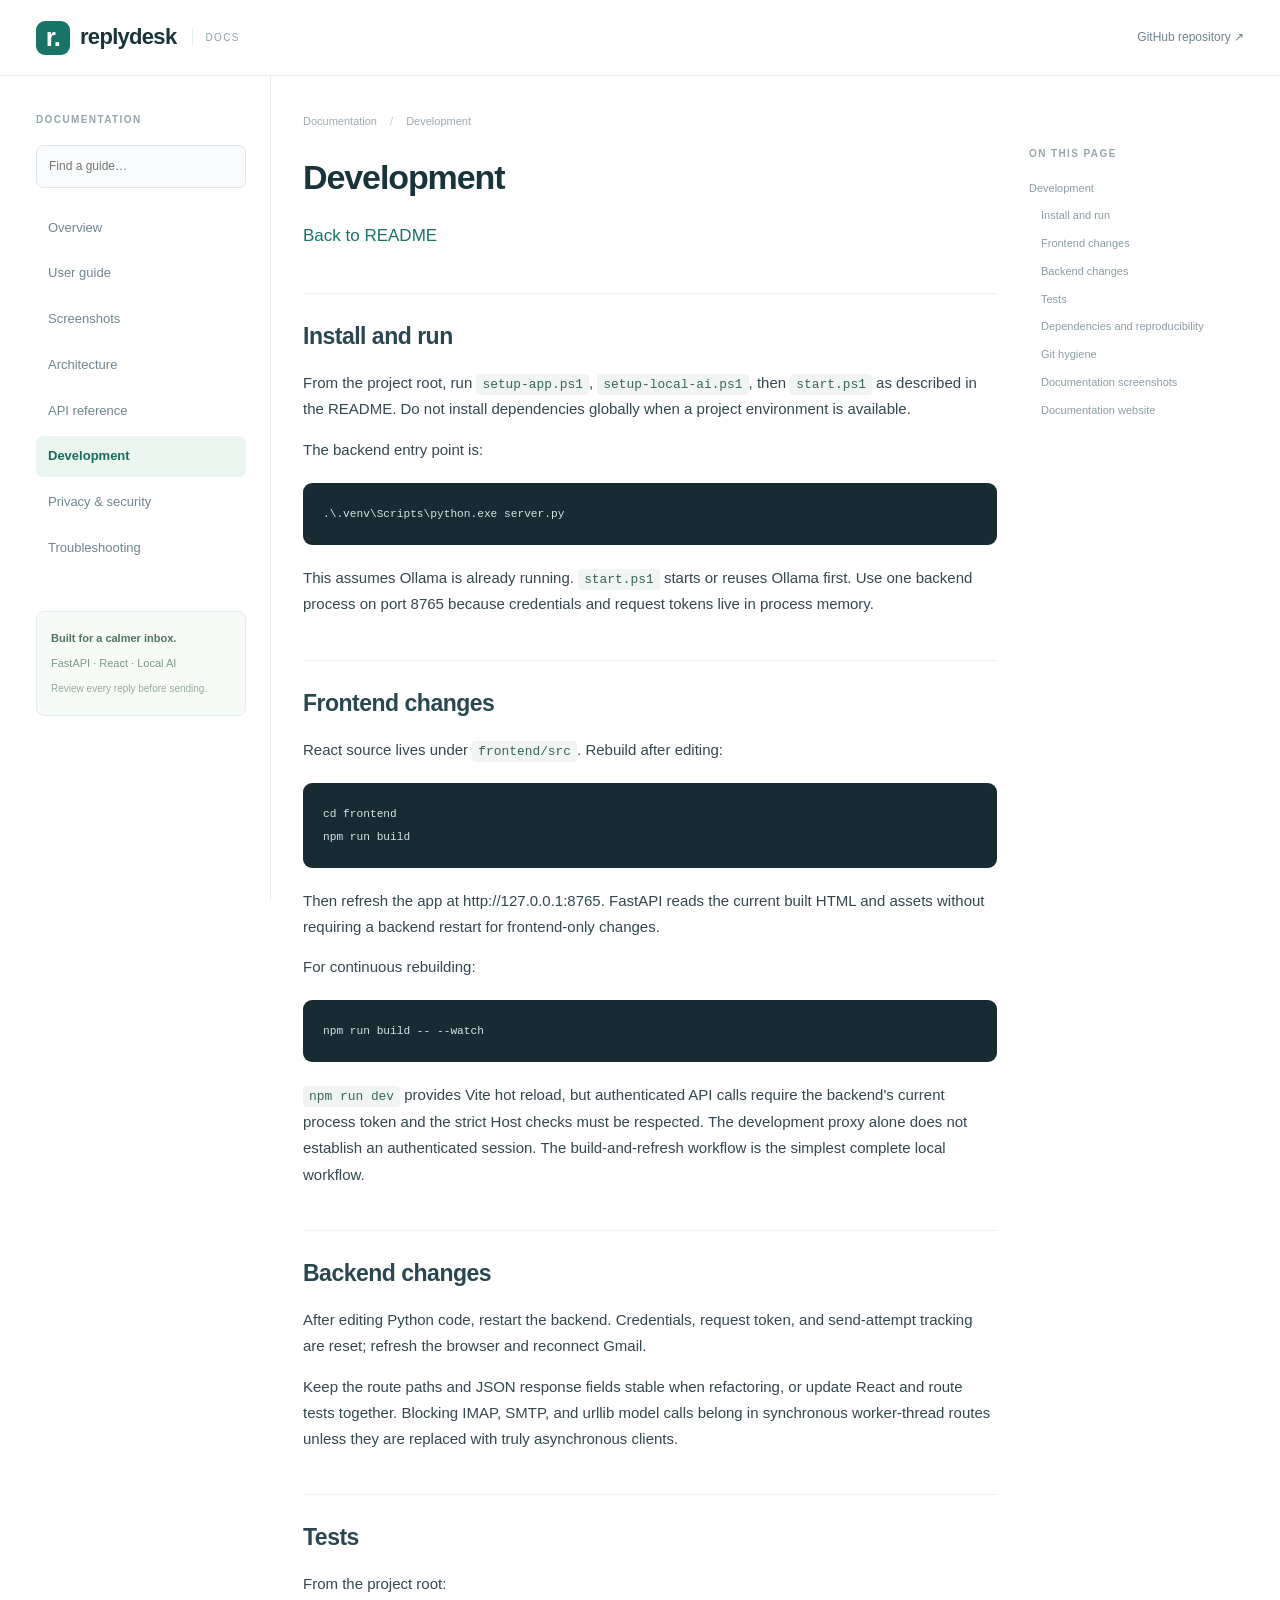
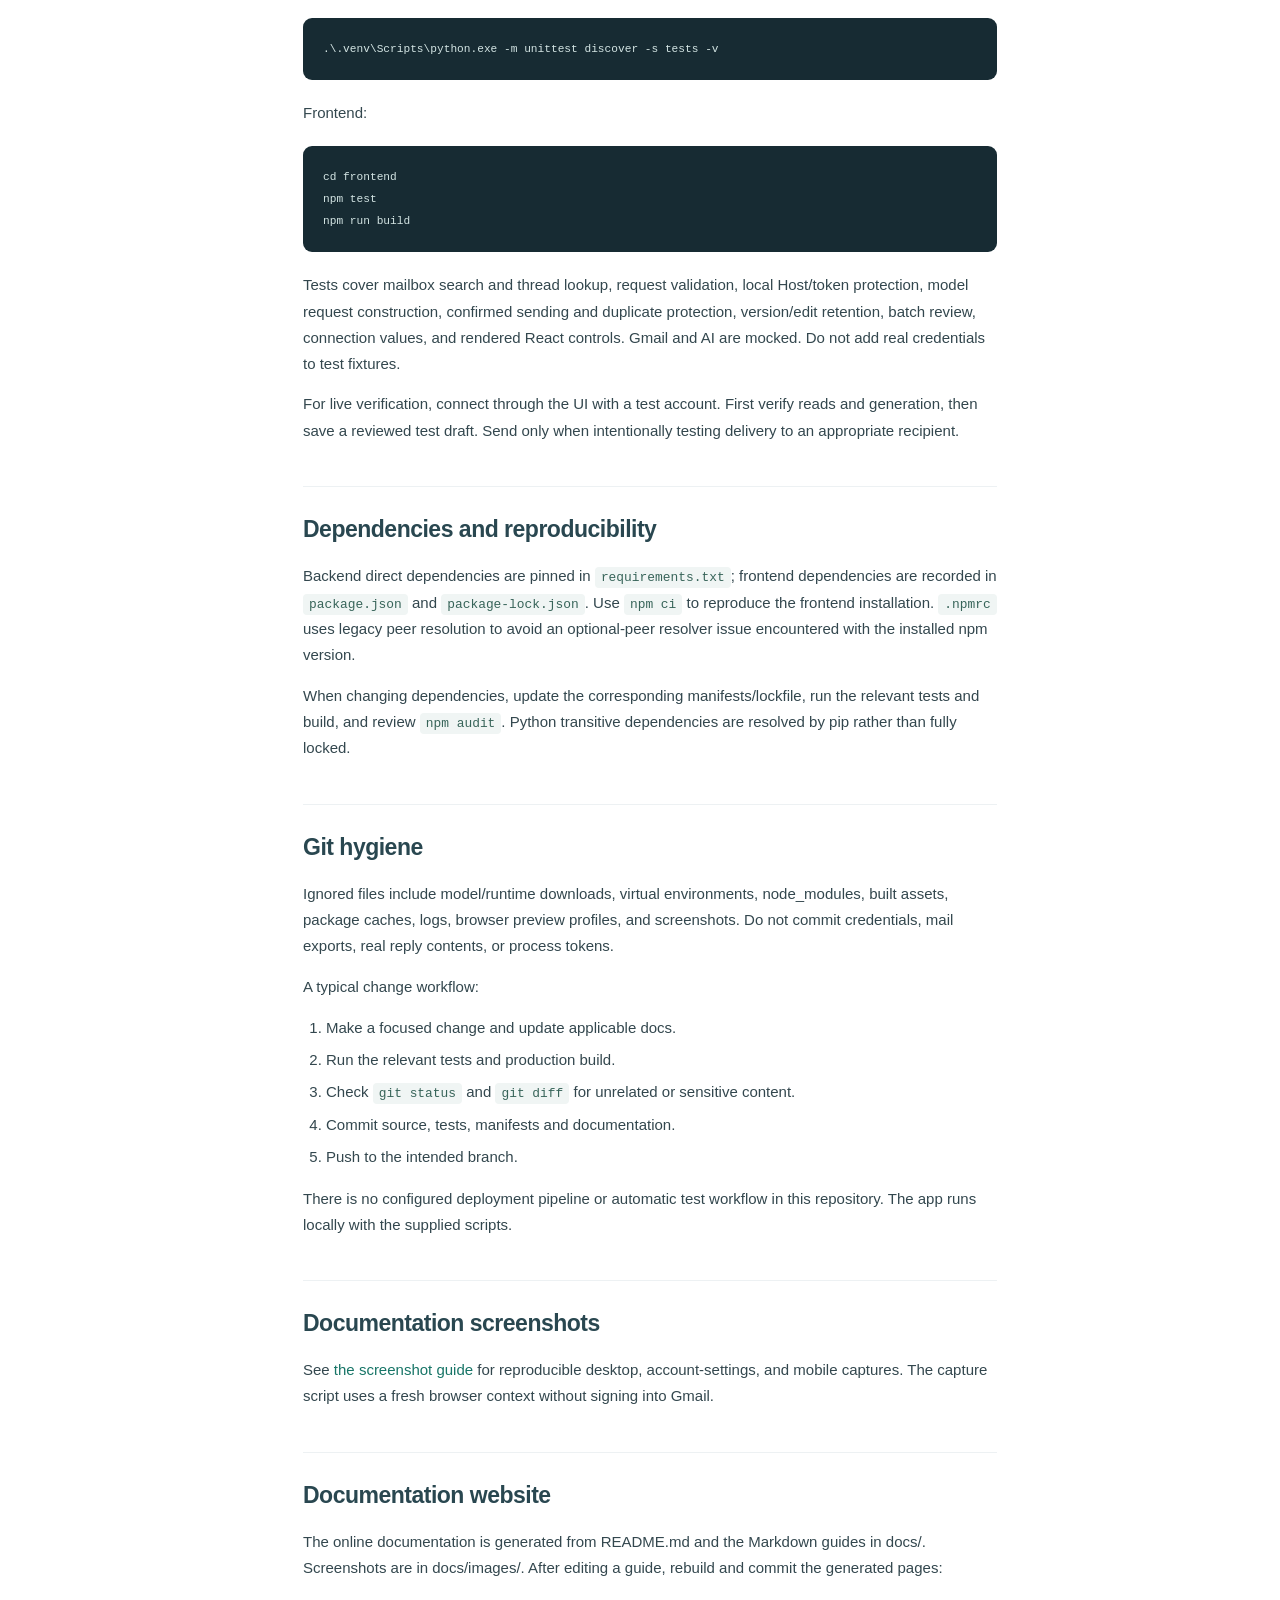
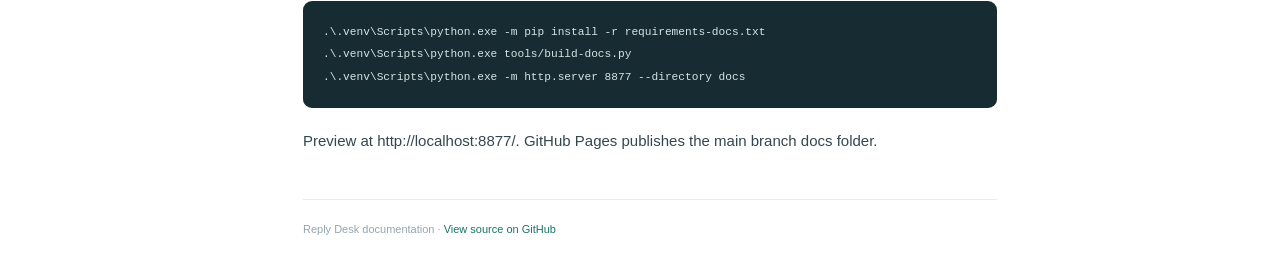
==== DEVELOPMENT.html @ 0769781a "Publish Reply Desk documentation and screenshots" ====
<!doctype html>
<html lang="en"><head><meta charset="utf-8"><meta name="viewport" content="width=device-width,initial-scale=1">
<meta name="description" content="Reply Desk documentation: Development. Setup, email workflows, API, privacy and screenshots.">
<title>Development · Reply Desk Docs</title><link rel="stylesheet" href="site.css"></head>
<body><header><a class="brand" href="index.html"><span class="mark">r.</span> replydesk <span class="docs-label">DOCS</span></a><a class="repo" href="https://github.com/alizainappedology/reply-desk">GitHub repository ↗</a></header>
<div class="layout"><aside class="sidebar"><div class="section-label">DOCUMENTATION</div><label class="search"><span class="sr-only">Search guide titles</span><input id="search" type="search" placeholder="Find a guide…" autocomplete="off"></label><nav aria-label="Documentation"><a href="index.html" class="" data-guide="overview">Overview</a><a href="USER_GUIDE.html" class="" data-guide="user guide">User guide</a><a href="SCREENSHOTS.html" class="" data-guide="screenshots">Screenshots</a><a href="ARCHITECTURE.html" class="" data-guide="architecture">Architecture</a><a href="API.html" class="" data-guide="api reference">API reference</a><a href="DEVELOPMENT.html" class="active" data-guide="development">Development</a><a href="SECURITY.html" class="" data-guide="privacy &amp; security">Privacy &amp; security</a><a href="TROUBLESHOOTING.html" class="" data-guide="troubleshooting">Troubleshooting</a></nav><div class="local-note"><strong>Built for a calmer inbox.</strong><p>FastAPI · React · Local AI</p><span>Review every reply before sending.</span></div></aside>
<main><div class="breadcrumb">Documentation <span>/</span> Development</div><article><h1 id="development">Development</h1>
<p><a href="index.html">Back to README</a></p>
<h2 id="install-and-run">Install and run</h2>
<p>From the project root, run <code>setup-app.ps1</code>, <code>setup-local-ai.ps1</code>, then <code>start.ps1</code> as described in the README. Do not install dependencies globally when a project environment is available.</p>
<p>The backend entry point is:</p>
<pre><code class="language-powershell">.\.venv\Scripts\python.exe server.py
</code></pre>
<p>This assumes Ollama is already running. <code>start.ps1</code> starts or reuses Ollama first. Use one backend process on port 8765 because credentials and request tokens live in process memory.</p>
<h2 id="frontend-changes">Frontend changes</h2>
<p>React source lives under <code>frontend/src</code>. Rebuild after editing:</p>
<pre><code class="language-powershell">cd frontend
npm run build
</code></pre>
<p>Then refresh the app at http://127.0.0.1:8765. FastAPI reads the current built HTML and assets without requiring a backend restart for frontend-only changes.</p>
<p>For continuous rebuilding:</p>
<pre><code class="language-powershell">npm run build -- --watch
</code></pre>
<p><code>npm run dev</code> provides Vite hot reload, but authenticated API calls require the backend's current process token and the strict Host checks must be respected. The development proxy alone does not establish an authenticated session. The build-and-refresh workflow is the simplest complete local workflow.</p>
<h2 id="backend-changes">Backend changes</h2>
<p>After editing Python code, restart the backend. Credentials, request token, and send-attempt tracking are reset; refresh the browser and reconnect Gmail.</p>
<p>Keep the route paths and JSON response fields stable when refactoring, or update React and route tests together. Blocking IMAP, SMTP, and urllib model calls belong in synchronous worker-thread routes unless they are replaced with truly asynchronous clients.</p>
<h2 id="tests">Tests</h2>
<p>From the project root:</p>
<pre><code class="language-powershell">.\.venv\Scripts\python.exe -m unittest discover -s tests -v
</code></pre>
<p>Frontend:</p>
<pre><code class="language-powershell">cd frontend
npm test
npm run build
</code></pre>
<p>Tests cover mailbox search and thread lookup, request validation, local Host/token protection, model request construction, confirmed sending and duplicate protection, version/edit retention, batch review, connection values, and rendered React controls. Gmail and AI are mocked. Do not add real credentials to test fixtures.</p>
<p>For live verification, connect through the UI with a test account. First verify reads and generation, then save a reviewed test draft. Send only when intentionally testing delivery to an appropriate recipient.</p>
<h2 id="dependencies-and-reproducibility">Dependencies and reproducibility</h2>
<p>Backend direct dependencies are pinned in <code>requirements.txt</code>; frontend dependencies are recorded in <code>package.json</code> and <code>package-lock.json</code>. Use <code>npm ci</code> to reproduce the frontend installation. <code>.npmrc</code> uses legacy peer resolution to avoid an optional-peer resolver issue encountered with the installed npm version.</p>
<p>When changing dependencies, update the corresponding manifests/lockfile, run the relevant tests and build, and review <code>npm audit</code>. Python transitive dependencies are resolved by pip rather than fully locked.</p>
<h2 id="git-hygiene">Git hygiene</h2>
<p>Ignored files include model/runtime downloads, virtual environments, node_modules, built assets, package caches, logs, browser preview profiles, and screenshots. Do not commit credentials, mail exports, real reply contents, or process tokens.</p>
<p>A typical change workflow:</p>
<ol>
<li>Make a focused change and update applicable docs.</li>
<li>Run the relevant tests and production build.</li>
<li>Check <code>git status</code> and <code>git diff</code> for unrelated or sensitive content.</li>
<li>Commit source, tests, manifests and documentation.</li>
<li>Push to the intended branch.</li>
</ol>
<p>There is no configured deployment pipeline or automatic test workflow in this repository. The app runs locally with the supplied scripts.</p>
<h2 id="documentation-screenshots">Documentation screenshots</h2>
<p>See <a href="SCREENSHOTS.html#refreshing-screenshots">the screenshot guide</a> for reproducible desktop, account-settings, and mobile captures. The capture script uses a fresh browser context without signing into Gmail.</p>
<h2 id="documentation-website">Documentation website</h2>
<p>The online documentation is generated from README.md and the Markdown guides in docs/. Screenshots are in docs/images/. After editing a guide, rebuild and commit the generated pages:</p>
<pre><code class="language-powershell">.\.venv\Scripts\python.exe -m pip install -r requirements-docs.txt
.\.venv\Scripts\python.exe tools/build-docs.py
.\.venv\Scripts\python.exe -m http.server 8877 --directory docs
</code></pre>
<p>Preview at http://localhost:8877/. GitHub Pages publishes the main branch docs folder.</p></article><footer>Reply Desk documentation · <a href="https://github.com/alizainappedology/reply-desk">View source on GitHub</a></footer></main>
<aside class="on-page"><div class="section-label">ON THIS PAGE</div><div class="toc">
<ul>
<li><a href="#development">Development</a><ul>
<li><a href="#install-and-run">Install and run</a></li>
<li><a href="#frontend-changes">Frontend changes</a></li>
<li><a href="#backend-changes">Backend changes</a></li>
<li><a href="#tests">Tests</a></li>
<li><a href="#dependencies-and-reproducibility">Dependencies and reproducibility</a></li>
<li><a href="#git-hygiene">Git hygiene</a></li>
<li><a href="#documentation-screenshots">Documentation screenshots</a></li>
<li><a href="#documentation-website">Documentation website</a></li>
</ul>
</li>
</ul>
</div>
</aside></div><script src="site.js"></script></body></html>
---- site.css ----
:root{font-family:Inter,"Segoe UI",Arial,sans-serif;color:#33474e;background:#fff;--accent:#177567;--muted:#84949b;--line:#e5ebee}*{box-sizing:border-box}body{margin:0;font-size:15px;line-height:1.75}a{color:var(--accent);text-decoration:none}a:hover{text-decoration:underline}header{height:76px;position:sticky;top:0;z-index:3;background:#ffffffed;backdrop-filter:blur(10px);border-bottom:1px solid var(--line);display:flex;align-items:center;justify-content:space-between;padding:0 36px}.brand{display:flex;align-items:center;gap:10px;font-size:22px;font-weight:750;letter-spacing:-.7px;color:#18343b}.brand:hover{text-decoration:none}.mark{display:flex;align-items:center;justify-content:center;border-radius:9px;width:34px;height:34px;background:var(--accent);color:#fff;font-size:26px}.docs-label{font-size:10px;letter-spacing:1.4px;border-left:1px solid var(--line);padding-left:12px;margin-left:6px;color:#91a1a7;font-weight:500}.repo{font-size:12px;color:#6d848e}.layout{max-width:1580px;margin:auto;display:grid;grid-template-columns:235px minmax(0,1fr) 215px;gap:32px;padding:0 36px}.sidebar{position:sticky;top:76px;align-self:start;height:calc(100vh - 76px);padding-top:35px;border-right:1px solid var(--line);padding-right:24px;overflow:auto}.section-label{font-size:10px;letter-spacing:1.4px;color:#95a5ac;font-weight:650;margin-bottom:16px}.search input{width:100%;border:1px solid #e0e7ea;border-radius:7px;padding:10px 12px;margin-bottom:20px;font:inherit;font-size:12px;background:#f8fafb;color:#49616b;outline:none}.search input:focus{border-color:#6aaf9f;box-shadow:0 0 0 3px #eaf4ef}nav{display:grid;gap:5px}nav a{display:block;font-size:13px;color:#70868f;padding:9px 12px;border-radius:7px}nav a:hover{background:#f6f9f8;text-decoration:none}nav a.active{color:#156e5d;background:#eaf5ef;font-weight:650}.local-note{margin-top:42px;border:1px solid #e3ede7;background:#f7fbf8;border-radius:8px;padding:17px 14px;font-size:11px}.local-note strong{color:#4e7564}.local-note p{margin:6px 0;color:#80988d}.local-note span{font-size:10px;color:#97aaa0}main{min-width:0;padding:36px 0 25px;max-width:900px}.breadcrumb{font-size:11px;color:#9baab1;margin-bottom:25px}.breadcrumb span{padding:0 10px;color:#c2cdd2}h1{font-size:34px;line-height:1.25;letter-spacing:-1.1px;color:#18343b;margin:0 0 22px;font-weight:650}h2{font-size:23px;color:#294750;line-height:1.4;margin:42px 0 18px;letter-spacing:-.5px;border-top:1px solid #edf1f3;padding-top:26px}h3{font-size:18px;margin:28px 0 14px;color:#355963}h1,h2,h3{scroll-margin-top:100px}p{margin:14px 0}li{margin:6px 0}ul,ol{padding-left:23px}article>p:first-of-type{font-size:17px;color:#6d838d}code{font-family:Consolas,"SFMono-Regular",monospace;font-size:.86em;background:#f0f5f4;color:#376459;padding:3px 6px;border-radius:4px;overflow-wrap:anywhere}pre{background:#172b33;color:#d4e5e4;border-radius:9px;padding:20px;overflow:auto;font-size:13px;line-height:1.7;margin:20px 0}pre code{padding:0;background:transparent;color:inherit;border-radius:0;overflow-wrap:normal}table{border-collapse:collapse;width:100%;font-size:13px;margin:20px 0;display:block;overflow:auto}th,td{padding:12px 13px;text-align:left;border:1px solid #e5ecef;vertical-align:top}th{background:#f4f8f7;color:#52756a;font-weight:650}tbody tr:nth-child(even){background:#fbfcfc}img{max-width:100%;height:auto;border-radius:9px;border:1px solid #e0e8eb;box-shadow:0 5px 25px #153f4810;margin:18px 0}blockquote{background:#f0f7f3;border-left:3px solid #80b39b;margin:20px 0;padding:5px 18px;color:#688c7b}footer{margin-top:45px;padding-top:20px;border-top:1px solid var(--line);font-size:11px;color:#94a5ad}.on-page{position:sticky;top:110px;align-self:start;max-height:calc(100vh - 130px);overflow:auto;font-size:11px;padding-top:35px}.on-page ul{list-style:none;padding-left:0;line-height:1.8}.on-page li{margin:8px 0}.on-page li ul{padding-left:12px}.on-page a{color:#8b9da5}.sr-only{position:absolute;width:1px;height:1px;overflow:hidden;clip:rect(0,0,0,0)}[hidden]{display:none!important}@media(max-width:1150px){.layout{grid-template-columns:210px minmax(0,1fr);gap:28px;padding:0 25px}.on-page{display:none}header{padding:0 25px}}@media(max-width:750px){header{height:64px;padding:0 18px}.brand{font-size:19px}.repo{font-size:10px}.layout{display:block;padding:0 20px}.sidebar{position:static;height:auto;border-right:0;border-bottom:1px solid var(--line);padding:22px 0 18px}.sidebar .section-label,.local-note{display:none}.search input{margin-bottom:12px}nav{display:flex;flex-wrap:wrap;gap:3px}nav a{font-size:11px;padding:6px 9px}main{padding-top:24px}h1{font-size:29px}h2{font-size:21px}body{font-size:14px}.docs-label{font-size:9px}article>p:first-of-type{font-size:15px}}
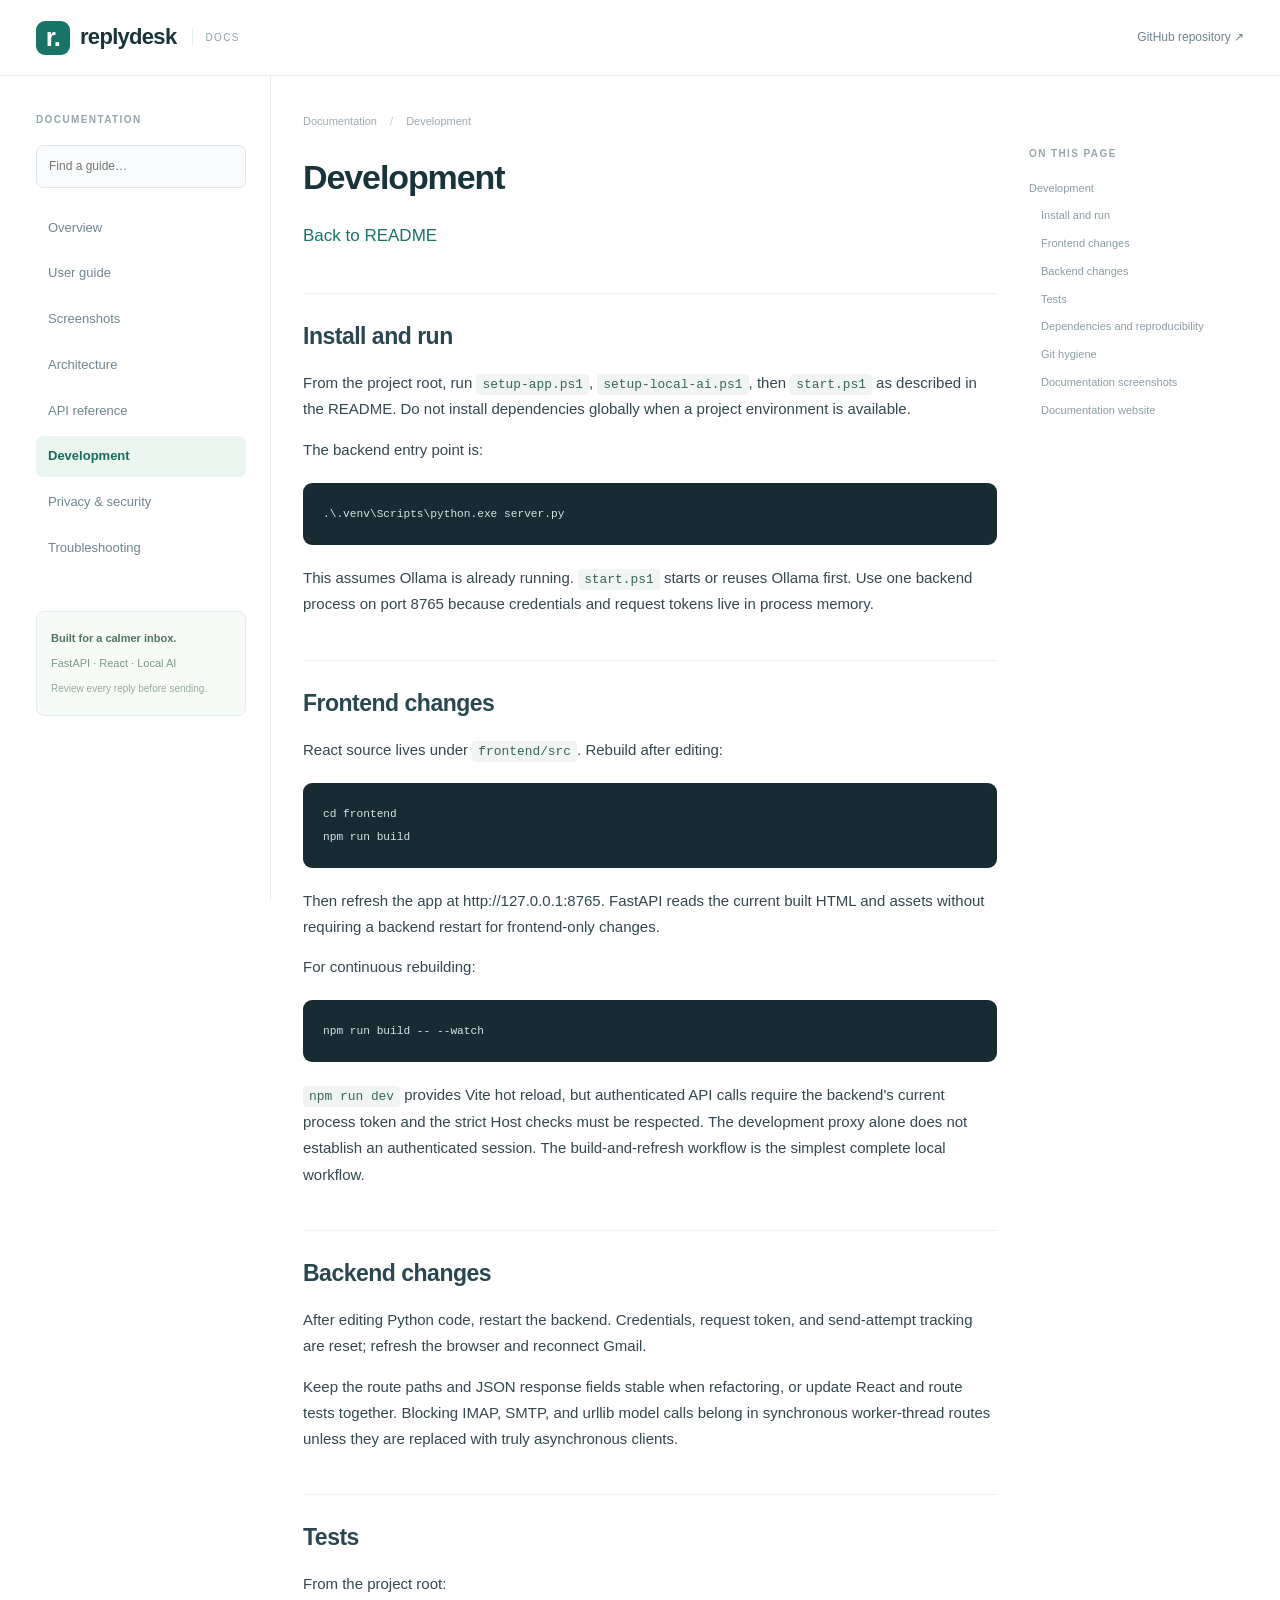
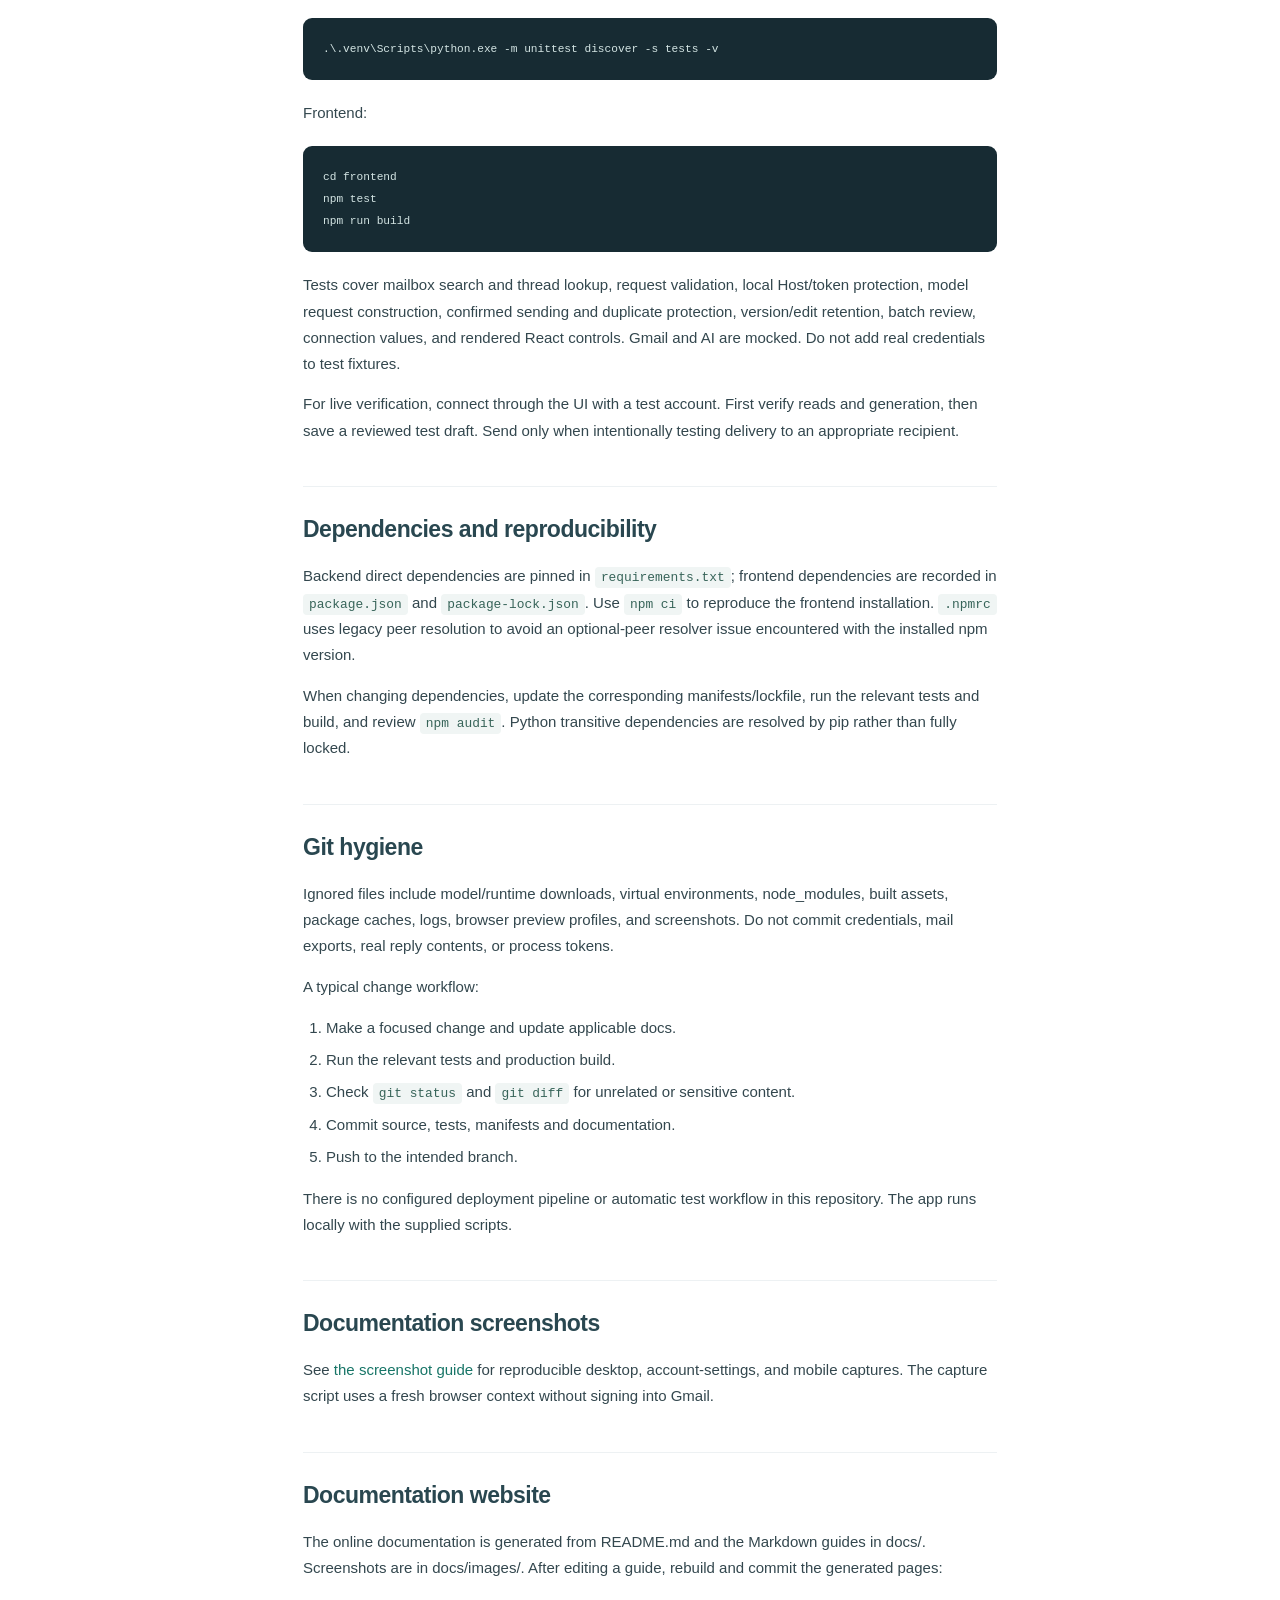
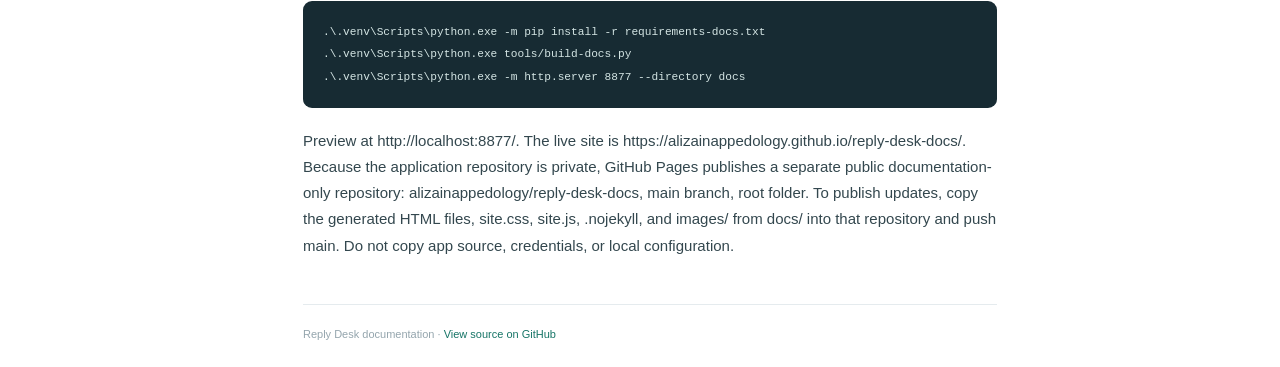
==== commit 87188d3e: "Add live documentation link and publishing instructions" ====
--- a/DEVELOPMENT.html
+++ b/DEVELOPMENT.html
@@ -58,7 +58,7 @@
 .\.venv\Scripts\python.exe tools/build-docs.py
 .\.venv\Scripts\python.exe -m http.server 8877 --directory docs
 </code></pre>
-<p>Preview at http://localhost:8877/. GitHub Pages publishes the main branch docs folder.</p></article><footer>Reply Desk documentation · <a href="https://github.com/alizainappedology/reply-desk">View source on GitHub</a></footer></main>
+<p>Preview at http://localhost:8877/. The live site is https://alizainappedology.github.io/reply-desk-docs/. Because the application repository is private, GitHub Pages publishes a separate public documentation-only repository: alizainappedology/reply-desk-docs, main branch, root folder. To publish updates, copy the generated HTML files, site.css, site.js, .nojekyll, and images/ from docs/ into that repository and push main. Do not copy app source, credentials, or local configuration.</p></article><footer>Reply Desk documentation · <a href="https://github.com/alizainappedology/reply-desk">View source on GitHub</a></footer></main>
 <aside class="on-page"><div class="section-label">ON THIS PAGE</div><div class="toc">
 <ul>
 <li><a href="#development">Development</a><ul>
